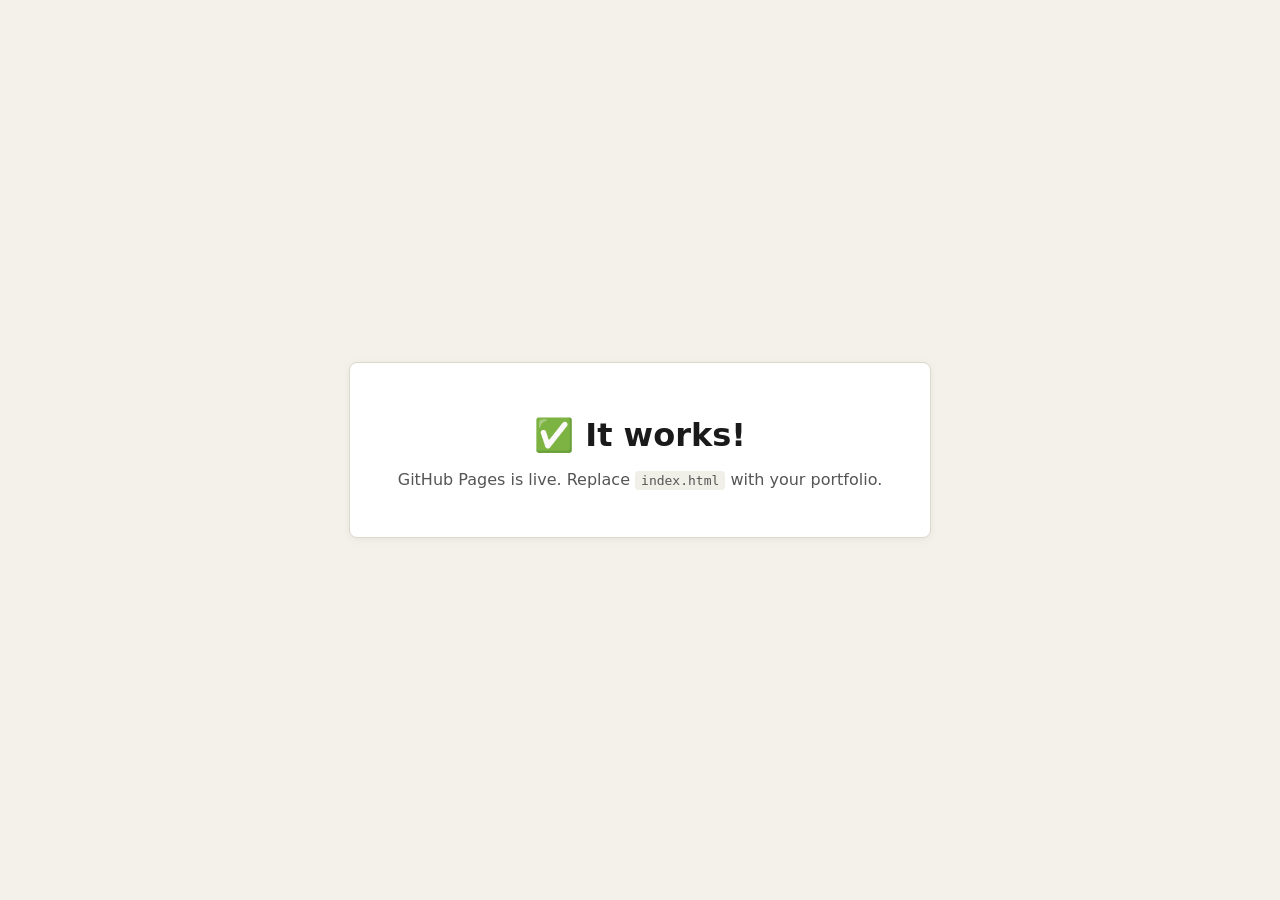
==== index.html @ df74f75a "moved index.html" ====
<!DOCTYPE html>
<html lang="en">
<head>
  <meta charset="UTF-8" />
  <meta name="viewport" content="width=device-width, initial-scale=1.0" />
  <title>GitHub Pages Test</title>
  <style>
    body {
      font-family: system-ui, -apple-system, sans-serif;
      background: #f4f1ea;
      color: #1a1a1a;
      display: flex;
      align-items: center;
      justify-content: center;
      height: 100vh;
      margin: 0;
      text-align: center;
    }
    .card {
      padding: 2rem 3rem;
      border: 1px solid #ddd8cc;
      border-radius: 8px;
      background: #fff;
      box-shadow: 0 2px 8px rgba(0,0,0,0.05);
    }
    h1 {
      margin-bottom: 0.5rem;
    }
    p {
      color: #555;
    }
    code {
      background: #f0efe8;
      padding: 2px 6px;
      border-radius: 4px;
    }
  </style>
</head>
<body>
  <div class="card">
    <h1>✅ It works!</h1>
    <p>GitHub Pages is live. Replace <code>index.html</code> with your portfolio.</p>
  </div>
</body>
</html>
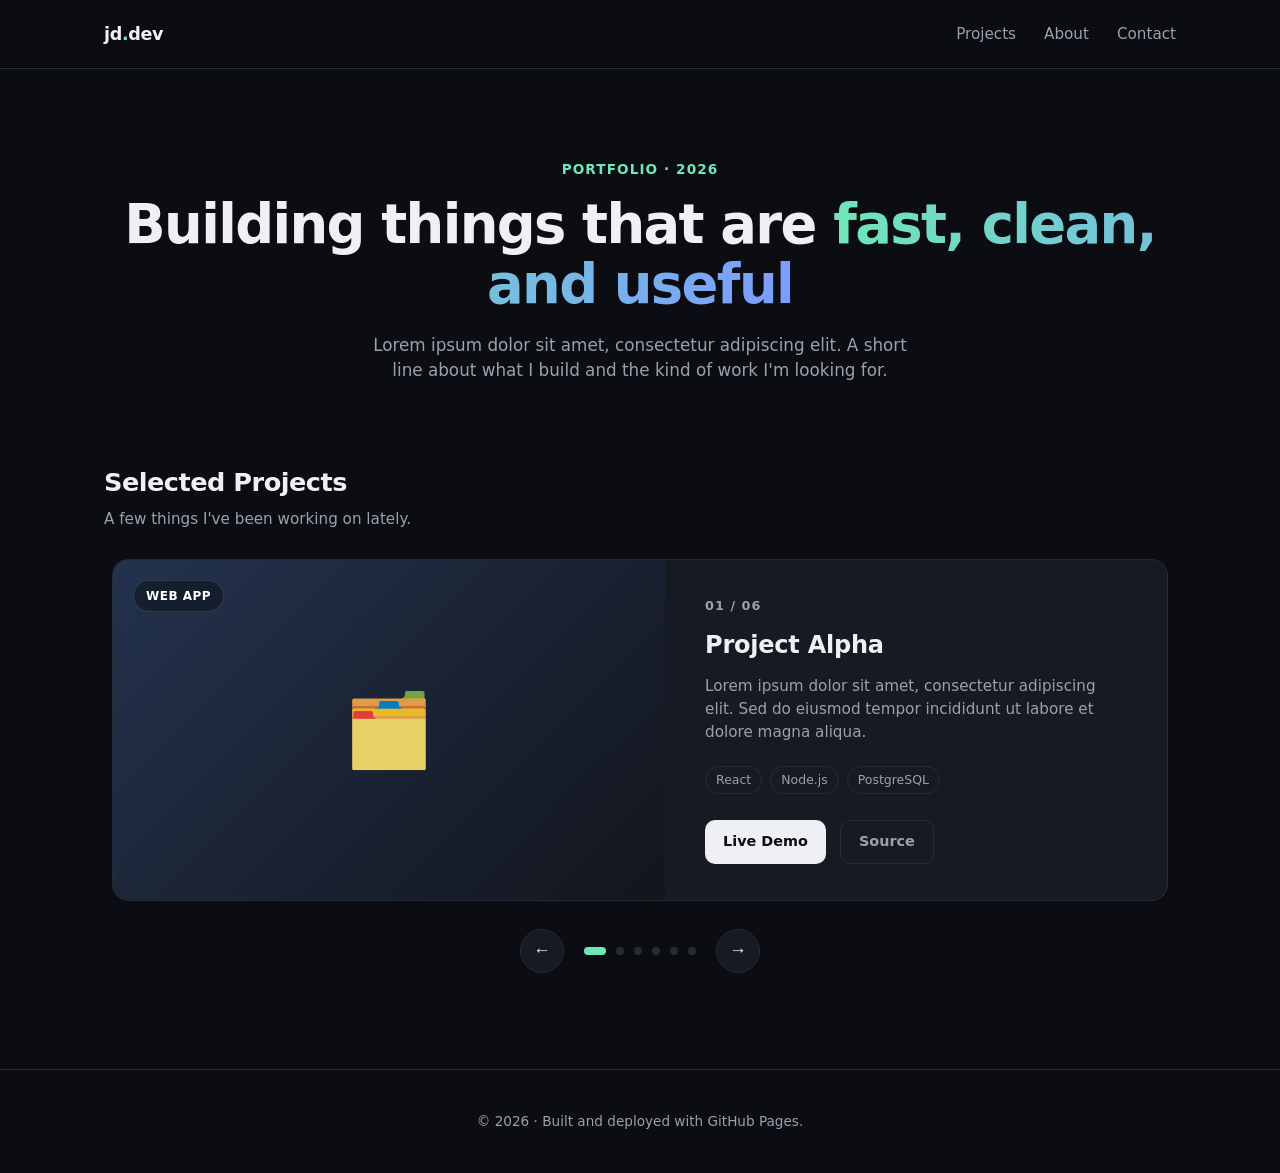
==== commit 5de3213d: "Add homepage project carousel Replace the GitHub Pages placeholder with a hero section and a dark, m" ====
--- a/index.html
+++ b/index.html
@@ -3,43 +3,195 @@
 <head>
   <meta charset="UTF-8" />
   <meta name="viewport" content="width=device-width, initial-scale=1.0" />
-  <title>GitHub Pages Test</title>
-  <style>
-    body {
-      font-family: system-ui, -apple-system, sans-serif;
-      background: #f4f1ea;
-      color: #1a1a1a;
-      display: flex;
-      align-items: center;
-      justify-content: center;
-      height: 100vh;
-      margin: 0;
-      text-align: center;
-    }
-    .card {
-      padding: 2rem 3rem;
-      border: 1px solid #ddd8cc;
-      border-radius: 8px;
-      background: #fff;
-      box-shadow: 0 2px 8px rgba(0,0,0,0.05);
-    }
-    h1 {
-      margin-bottom: 0.5rem;
-    }
-    p {
-      color: #555;
-    }
-    code {
-      background: #f0efe8;
-      padding: 2px 6px;
-      border-radius: 4px;
-    }
-  </style>
+  <title>Portfolio</title>
+  <link rel="stylesheet" href="assets/css/style.css" />
 </head>
 <body>
-  <div class="card">
-    <h1>✅ It works!</h1>
-    <p>GitHub Pages is live. Replace <code>index.html</code> with your portfolio.</p>
-  </div>
+  <header class="site-header">
+    <div class="wrap">
+      <a href="#" class="logo">jd<span>.</span>dev</a>
+      <ul class="site-nav">
+        <li><a href="#projects">Projects</a></li>
+        <li><a href="#about">About</a></li>
+        <li><a href="#contact">Contact</a></li>
+      </ul>
+    </div>
+  </header>
+
+  <section class="hero">
+    <div class="wrap">
+      <span class="eyebrow">Portfolio · 2026</span>
+      <h1>Building things that are <em>fast, clean, and useful</em></h1>
+      <p>Lorem ipsum dolor sit amet, consectetur adipiscing elit. A short line about what I build and the kind of work I'm looking for.</p>
+    </div>
+  </section>
+
+  <section class="carousel-section" id="projects">
+    <div class="wrap">
+      <div class="section-heading">
+        <div>
+          <h2>Selected Projects</h2>
+          <p>A few things I've been working on lately.</p>
+        </div>
+      </div>
+
+      <div class="carousel" data-carousel>
+        <div class="carousel-viewport">
+          <div class="carousel-track" data-carousel-track>
+
+            <article class="project-card">
+              <div class="card-inner">
+                <div class="card-media" style="--gradient: linear-gradient(135deg, #23324d, #12151c);">
+                  <span class="tag">Web App</span>
+                  <span class="glyph">🗂️</span>
+                </div>
+                <div class="card-body">
+                  <span class="index">01 / 06</span>
+                  <h3>Project Alpha</h3>
+                  <p>Lorem ipsum dolor sit amet, consectetur adipiscing elit. Sed do eiusmod tempor incididunt ut labore et dolore magna aliqua.</p>
+                  <div class="stack">
+                    <span>React</span>
+                    <span>Node.js</span>
+                    <span>PostgreSQL</span>
+                  </div>
+                  <div class="card-links">
+                    <a href="#" class="btn btn-primary">Live Demo</a>
+                    <a href="#" class="btn btn-ghost">Source</a>
+                  </div>
+                </div>
+              </div>
+            </article>
+
+            <article class="project-card">
+              <div class="card-inner">
+                <div class="card-media" style="--gradient: linear-gradient(135deg, #2b2340, #12151c);">
+                  <span class="tag">Mobile</span>
+                  <span class="glyph">📱</span>
+                </div>
+                <div class="card-body">
+                  <span class="index">02 / 06</span>
+                  <h3>Project Beta</h3>
+                  <p>Ut enim ad minim veniam, quis nostrud exercitation ullamco laboris nisi ut aliquip ex ea commodo consequat.</p>
+                  <div class="stack">
+                    <span>React Native</span>
+                    <span>Firebase</span>
+                  </div>
+                  <div class="card-links">
+                    <a href="#" class="btn btn-primary">Live Demo</a>
+                    <a href="#" class="btn btn-ghost">Source</a>
+                  </div>
+                </div>
+              </div>
+            </article>
+
+            <article class="project-card">
+              <div class="card-inner">
+                <div class="card-media" style="--gradient: linear-gradient(135deg, #1d3a34, #12151c);">
+                  <span class="tag">Data / ML</span>
+                  <span class="glyph">📊</span>
+                </div>
+                <div class="card-body">
+                  <span class="index">03 / 06</span>
+                  <h3>Project Gamma</h3>
+                  <p>Duis aute irure dolor in reprehenderit in voluptate velit esse cillum dolore eu fugiat nulla pariatur.</p>
+                  <div class="stack">
+                    <span>Python</span>
+                    <span>Pandas</span>
+                    <span>scikit-learn</span>
+                  </div>
+                  <div class="card-links">
+                    <a href="#" class="btn btn-primary">Live Demo</a>
+                    <a href="#" class="btn btn-ghost">Source</a>
+                  </div>
+                </div>
+              </div>
+            </article>
+
+            <article class="project-card">
+              <div class="card-inner">
+                <div class="card-media" style="--gradient: linear-gradient(135deg, #402323, #12151c);">
+                  <span class="tag">CLI Tool</span>
+                  <span class="glyph">⚙️</span>
+                </div>
+                <div class="card-body">
+                  <span class="index">04 / 06</span>
+                  <h3>Project Delta</h3>
+                  <p>Excepteur sint occaecat cupidatat non proident, sunt in culpa qui officia deserunt mollit anim id est laborum.</p>
+                  <div class="stack">
+                    <span>Go</span>
+                    <span>Cobra</span>
+                  </div>
+                  <div class="card-links">
+                    <a href="#" class="btn btn-primary">Live Demo</a>
+                    <a href="#" class="btn btn-ghost">Source</a>
+                  </div>
+                </div>
+              </div>
+            </article>
+
+            <article class="project-card">
+              <div class="card-inner">
+                <div class="card-media" style="--gradient: linear-gradient(135deg, #3a331d, #12151c);">
+                  <span class="tag">Browser Extension</span>
+                  <span class="glyph">🧩</span>
+                </div>
+                <div class="card-body">
+                  <span class="index">05 / 06</span>
+                  <h3>Project Epsilon</h3>
+                  <p>Sed ut perspiciatis unde omnis iste natus error sit voluptatem accusantium doloremque laudantium.</p>
+                  <div class="stack">
+                    <span>TypeScript</span>
+                    <span>Manifest V3</span>
+                  </div>
+                  <div class="card-links">
+                    <a href="#" class="btn btn-primary">Live Demo</a>
+                    <a href="#" class="btn btn-ghost">Source</a>
+                  </div>
+                </div>
+              </div>
+            </article>
+
+            <article class="project-card">
+              <div class="card-inner">
+                <div class="card-media" style="--gradient: linear-gradient(135deg, #23283a, #12151c);">
+                  <span class="tag">API / Backend</span>
+                  <span class="glyph">🔌</span>
+                </div>
+                <div class="card-body">
+                  <span class="index">06 / 06</span>
+                  <h3>Project Zeta</h3>
+                  <p>Nemo enim ipsam voluptatem quia voluptas sit aspernatur aut odit aut fugit, sed quia consequuntur magni.</p>
+                  <div class="stack">
+                    <span>FastAPI</span>
+                    <span>Docker</span>
+                    <span>Redis</span>
+                  </div>
+                  <div class="card-links">
+                    <a href="#" class="btn btn-primary">Live Demo</a>
+                    <a href="#" class="btn btn-ghost">Source</a>
+                  </div>
+                </div>
+              </div>
+            </article>
+
+          </div>
+        </div>
+
+        <div class="carousel-controls">
+          <button type="button" class="carousel-arrow" data-carousel-prev aria-label="Previous project">&#8592;</button>
+          <div class="carousel-dots" data-carousel-dots></div>
+          <button type="button" class="carousel-arrow" data-carousel-next aria-label="Next project">&#8594;</button>
+        </div>
+      </div>
+    </div>
+  </section>
+
+  <footer class="site-footer">
+    <div class="wrap">
+      <p>&copy; 2026 · Built and deployed with GitHub Pages.</p>
+    </div>
+  </footer>
+
+  <script src="assets/js/carousel.js"></script>
 </body>
 </html>
--- a/assets/css/style.css
+++ b/assets/css/style.css
@@ -0,0 +1,381 @@
+:root {
+  --bg: #0b0d12;
+  --bg-alt: #12151c;
+  --surface: #171a22;
+  --surface-hover: #1e2229;
+  --border: #262b35;
+  --text: #eef0f4;
+  --text-muted: #9aa1ae;
+  --accent: #6ee7b7;
+  --accent-2: #7c9cff;
+  --radius: 16px;
+  --max-width: 1120px;
+}
+
+* {
+  box-sizing: border-box;
+}
+
+html {
+  scroll-behavior: smooth;
+}
+
+body {
+  margin: 0;
+  font-family: "Segoe UI", system-ui, -apple-system, sans-serif;
+  background: var(--bg);
+  color: var(--text);
+  line-height: 1.5;
+}
+
+a {
+  color: inherit;
+}
+
+.wrap {
+  max-width: var(--max-width);
+  margin: 0 auto;
+  padding: 0 24px;
+}
+
+/* ---------- Header ---------- */
+
+.site-header {
+  position: sticky;
+  top: 0;
+  z-index: 50;
+  backdrop-filter: blur(10px);
+  background: rgba(11, 13, 18, 0.75);
+  border-bottom: 1px solid var(--border);
+}
+
+.site-header .wrap {
+  display: flex;
+  align-items: center;
+  justify-content: space-between;
+  height: 68px;
+}
+
+.logo {
+  font-weight: 700;
+  font-size: 1.1rem;
+  letter-spacing: -0.02em;
+  text-decoration: none;
+}
+
+.logo span {
+  color: var(--accent);
+}
+
+.site-nav {
+  display: flex;
+  gap: 28px;
+  list-style: none;
+  margin: 0;
+  padding: 0;
+}
+
+.site-nav a {
+  text-decoration: none;
+  color: var(--text-muted);
+  font-size: 0.95rem;
+  transition: color 0.2s ease;
+}
+
+.site-nav a:hover {
+  color: var(--text);
+}
+
+/* ---------- Hero ---------- */
+
+.hero {
+  padding: 88px 0 56px;
+  text-align: center;
+}
+
+.hero .eyebrow {
+  display: inline-block;
+  color: var(--accent);
+  font-size: 0.85rem;
+  font-weight: 600;
+  letter-spacing: 0.08em;
+  text-transform: uppercase;
+  margin-bottom: 16px;
+}
+
+.hero h1 {
+  font-size: clamp(2.2rem, 5vw, 3.4rem);
+  line-height: 1.1;
+  letter-spacing: -0.03em;
+  margin: 0 0 18px;
+}
+
+.hero h1 em {
+  font-style: normal;
+  background: linear-gradient(90deg, var(--accent), var(--accent-2));
+  -webkit-background-clip: text;
+  background-clip: text;
+  color: transparent;
+}
+
+.hero p {
+  max-width: 560px;
+  margin: 0 auto;
+  color: var(--text-muted);
+  font-size: 1.05rem;
+}
+
+/* ---------- Section heading ---------- */
+
+.section-heading {
+  display: flex;
+  align-items: flex-end;
+  justify-content: space-between;
+  margin-bottom: 28px;
+  gap: 16px;
+}
+
+.section-heading h2 {
+  font-size: 1.6rem;
+  letter-spacing: -0.02em;
+  margin: 0 0 6px;
+}
+
+.section-heading p {
+  color: var(--text-muted);
+  margin: 0;
+  font-size: 0.95rem;
+}
+
+/* ---------- Carousel ---------- */
+
+.carousel-section {
+  padding: 24px 0 96px;
+}
+
+.carousel {
+  position: relative;
+}
+
+.carousel-viewport {
+  overflow: hidden;
+  border-radius: var(--radius);
+}
+
+.carousel-track {
+  display: flex;
+  transition: transform 0.5s cubic-bezier(0.22, 1, 0.36, 1);
+  will-change: transform;
+}
+
+.project-card {
+  flex: 0 0 100%;
+  padding: 0 8px;
+}
+
+.card-inner {
+  background: var(--surface);
+  border: 1px solid var(--border);
+  border-radius: var(--radius);
+  overflow: hidden;
+  display: grid;
+  grid-template-columns: 1.1fr 1fr;
+  min-height: 340px;
+  transition: border-color 0.2s ease, transform 0.2s ease;
+}
+
+.card-media {
+  position: relative;
+  display: flex;
+  align-items: center;
+  justify-content: center;
+  padding: 32px;
+  background: var(--gradient, linear-gradient(135deg, #1c2230, #12151c));
+}
+
+.card-media .tag {
+  position: absolute;
+  top: 20px;
+  left: 20px;
+  background: rgba(0, 0, 0, 0.35);
+  border: 1px solid rgba(255, 255, 255, 0.12);
+  color: #fff;
+  font-size: 0.75rem;
+  font-weight: 600;
+  letter-spacing: 0.04em;
+  text-transform: uppercase;
+  padding: 6px 12px;
+  border-radius: 999px;
+}
+
+.card-media .glyph {
+  font-size: 4.5rem;
+  opacity: 0.9;
+}
+
+.card-body {
+  padding: 36px 40px;
+  display: flex;
+  flex-direction: column;
+  justify-content: center;
+}
+
+.card-body .index {
+  color: var(--text-muted);
+  font-size: 0.8rem;
+  font-weight: 600;
+  letter-spacing: 0.08em;
+  margin-bottom: 12px;
+}
+
+.card-body h3 {
+  font-size: 1.5rem;
+  margin: 0 0 12px;
+  letter-spacing: -0.01em;
+}
+
+.card-body p {
+  color: var(--text-muted);
+  font-size: 0.95rem;
+  margin: 0 0 22px;
+}
+
+.stack {
+  display: flex;
+  flex-wrap: wrap;
+  gap: 8px;
+  margin-bottom: 26px;
+}
+
+.stack span {
+  font-size: 0.78rem;
+  color: var(--text-muted);
+  border: 1px solid var(--border);
+  padding: 4px 10px;
+  border-radius: 999px;
+}
+
+.card-links {
+  display: flex;
+  gap: 14px;
+}
+
+.btn {
+  display: inline-flex;
+  align-items: center;
+  gap: 6px;
+  text-decoration: none;
+  font-size: 0.9rem;
+  font-weight: 600;
+  padding: 10px 18px;
+  border-radius: 10px;
+  transition: transform 0.15s ease, background 0.15s ease, opacity 0.15s ease;
+}
+
+.btn-primary {
+  background: var(--text);
+  color: var(--bg);
+}
+
+.btn-primary:hover {
+  transform: translateY(-1px);
+  opacity: 0.9;
+}
+
+.btn-ghost {
+  color: var(--text-muted);
+  border: 1px solid var(--border);
+}
+
+.btn-ghost:hover {
+  color: var(--text);
+  border-color: var(--text-muted);
+}
+
+/* ---------- Controls ---------- */
+
+.carousel-controls {
+  display: flex;
+  align-items: center;
+  justify-content: center;
+  gap: 20px;
+  margin-top: 28px;
+}
+
+.carousel-arrow {
+  width: 44px;
+  height: 44px;
+  border-radius: 50%;
+  border: 1px solid var(--border);
+  background: var(--surface);
+  color: var(--text);
+  cursor: pointer;
+  display: flex;
+  align-items: center;
+  justify-content: center;
+  font-size: 1.1rem;
+  transition: background 0.2s ease, transform 0.15s ease, border-color 0.2s ease;
+}
+
+.carousel-arrow:hover {
+  background: var(--surface-hover);
+  border-color: var(--text-muted);
+  transform: scale(1.05);
+}
+
+.carousel-arrow:active {
+  transform: scale(0.95);
+}
+
+.carousel-dots {
+  display: flex;
+  gap: 10px;
+}
+
+.carousel-dots button {
+  width: 8px;
+  height: 8px;
+  border-radius: 50%;
+  border: none;
+  background: var(--border);
+  cursor: pointer;
+  padding: 0;
+  transition: background 0.2s ease, width 0.2s ease;
+}
+
+.carousel-dots button.active {
+  background: var(--accent);
+  width: 22px;
+  border-radius: 999px;
+}
+
+/* ---------- Footer ---------- */
+
+.site-footer {
+  border-top: 1px solid var(--border);
+  padding: 28px 0;
+  text-align: center;
+  color: var(--text-muted);
+  font-size: 0.85rem;
+}
+
+/* ---------- Responsive ---------- */
+
+@media (max-width: 760px) {
+  .card-inner {
+    grid-template-columns: 1fr;
+    min-height: 0;
+  }
+
+  .card-media {
+    min-height: 180px;
+  }
+
+  .card-body {
+    padding: 28px 24px;
+  }
+
+  .site-nav {
+    display: none;
+  }
+}
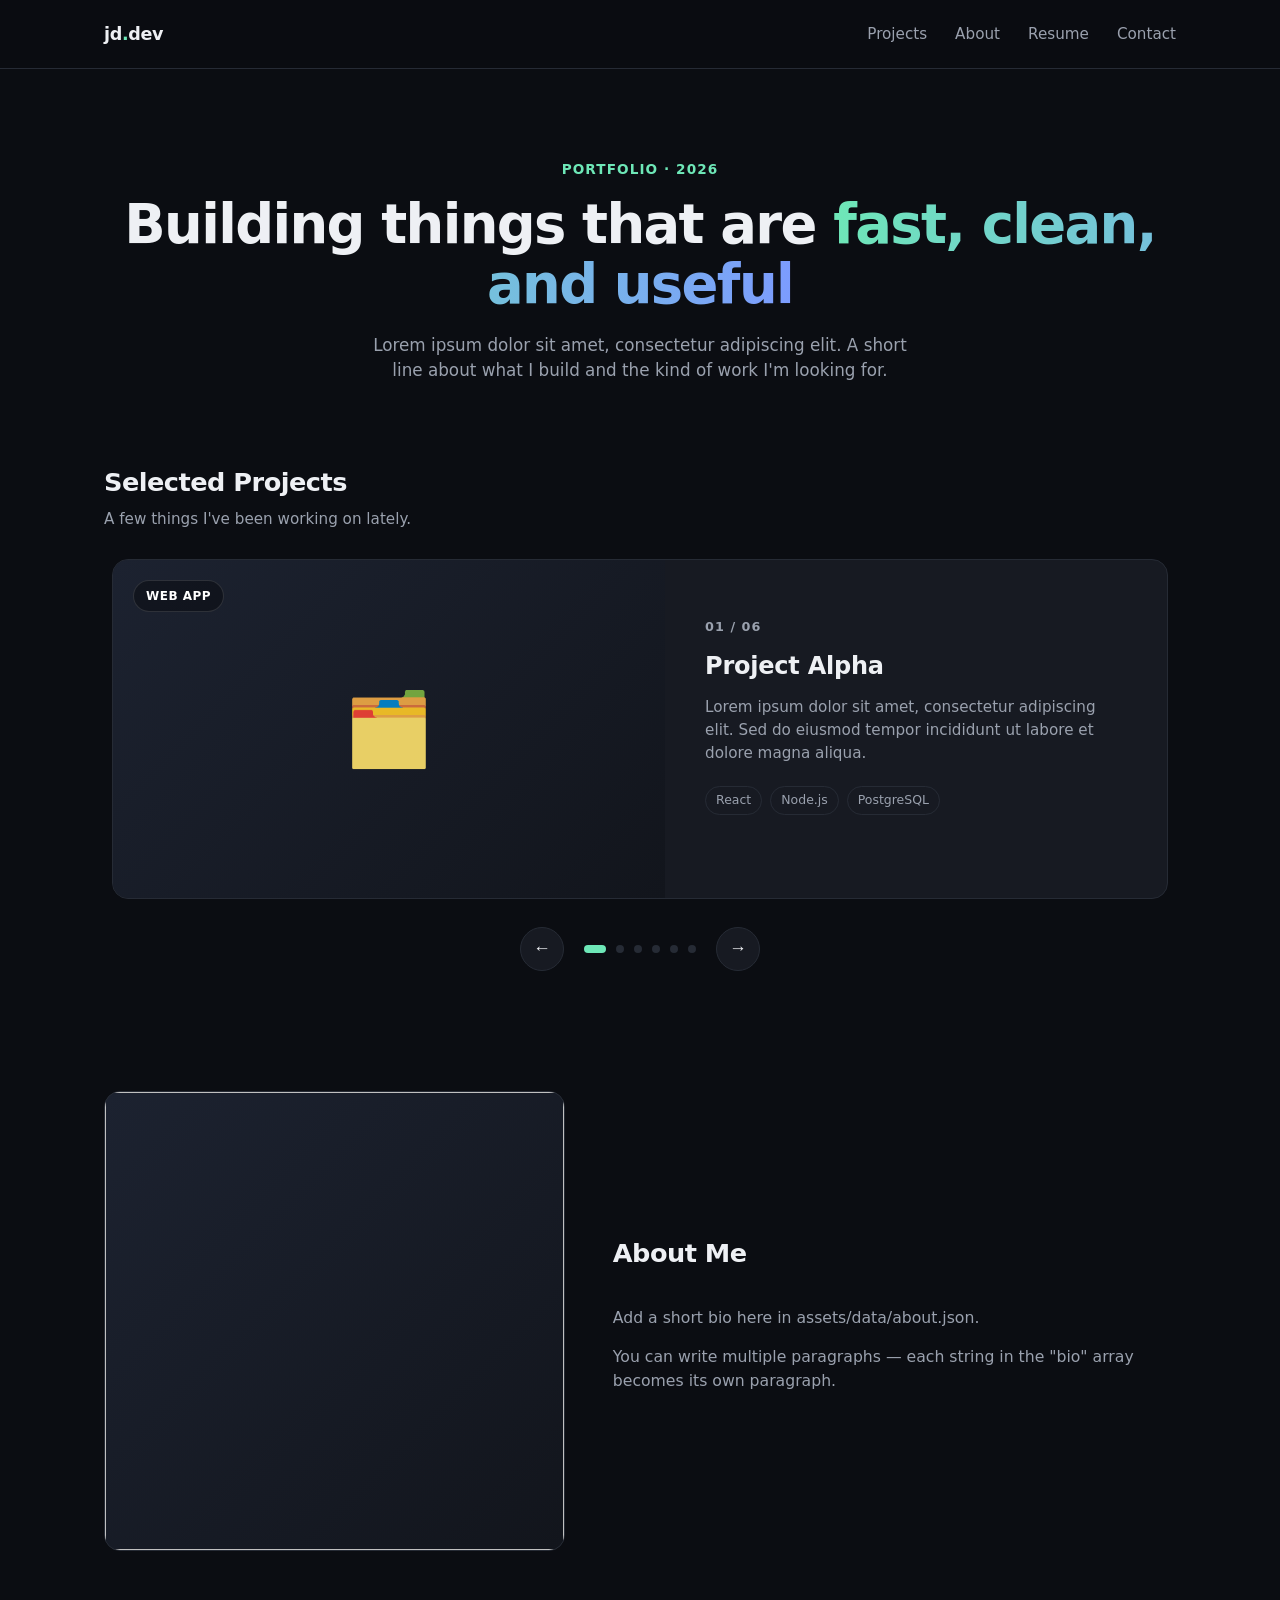
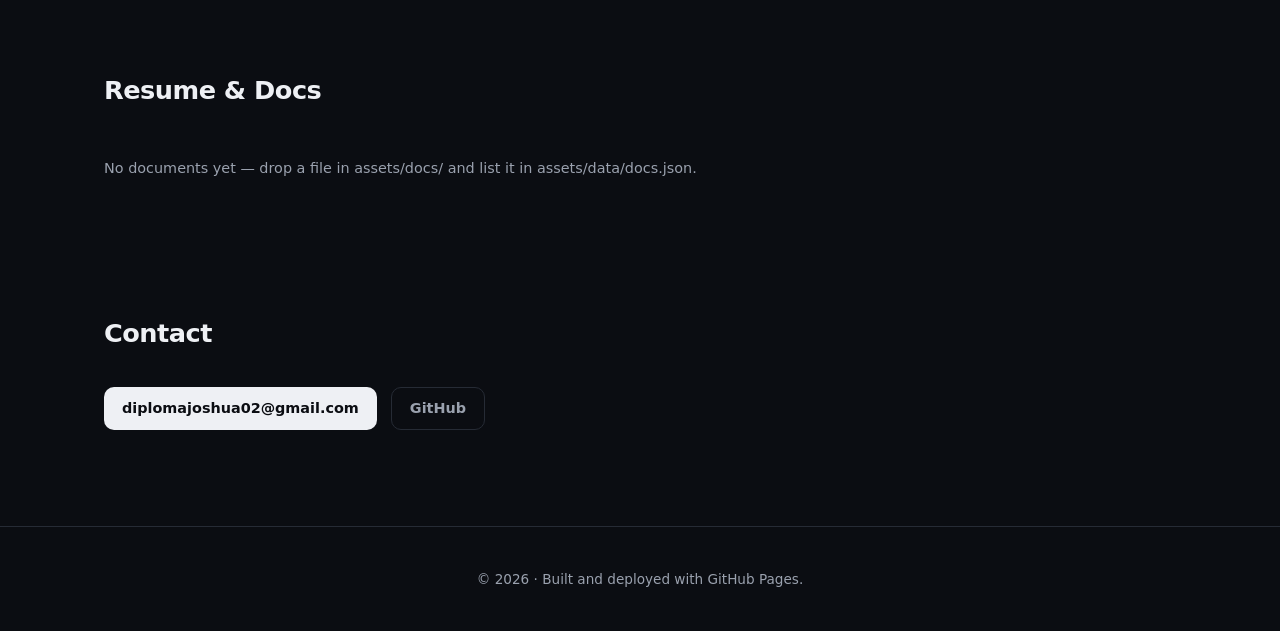
==== commit 9a0d2705: "modified website" ====
--- a/index.html
+++ b/index.html
@@ -13,6 +13,7 @@
       <ul class="site-nav">
         <li><a href="#projects">Projects</a></li>
         <li><a href="#about">About</a></li>
+        <li><a href="#docs">Resume</a></li>
         <li><a href="#contact">Contact</a></li>
       </ul>
     </div>
@@ -37,144 +38,7 @@
 
       <div class="carousel" data-carousel>
         <div class="carousel-viewport">
-          <div class="carousel-track" data-carousel-track>
-
-            <article class="project-card">
-              <div class="card-inner">
-                <div class="card-media" style="--gradient: linear-gradient(135deg, #23324d, #12151c);">
-                  <span class="tag">Web App</span>
-                  <span class="glyph">🗂️</span>
-                </div>
-                <div class="card-body">
-                  <span class="index">01 / 06</span>
-                  <h3>Project Alpha</h3>
-                  <p>Lorem ipsum dolor sit amet, consectetur adipiscing elit. Sed do eiusmod tempor incididunt ut labore et dolore magna aliqua.</p>
-                  <div class="stack">
-                    <span>React</span>
-                    <span>Node.js</span>
-                    <span>PostgreSQL</span>
-                  </div>
-                  <div class="card-links">
-                    <a href="#" class="btn btn-primary">Live Demo</a>
-                    <a href="#" class="btn btn-ghost">Source</a>
-                  </div>
-                </div>
-              </div>
-            </article>
-
-            <article class="project-card">
-              <div class="card-inner">
-                <div class="card-media" style="--gradient: linear-gradient(135deg, #2b2340, #12151c);">
-                  <span class="tag">Mobile</span>
-                  <span class="glyph">📱</span>
-                </div>
-                <div class="card-body">
-                  <span class="index">02 / 06</span>
-                  <h3>Project Beta</h3>
-                  <p>Ut enim ad minim veniam, quis nostrud exercitation ullamco laboris nisi ut aliquip ex ea commodo consequat.</p>
-                  <div class="stack">
-                    <span>React Native</span>
-                    <span>Firebase</span>
-                  </div>
-                  <div class="card-links">
-                    <a href="#" class="btn btn-primary">Live Demo</a>
-                    <a href="#" class="btn btn-ghost">Source</a>
-                  </div>
-                </div>
-              </div>
-            </article>
-
-            <article class="project-card">
-              <div class="card-inner">
-                <div class="card-media" style="--gradient: linear-gradient(135deg, #1d3a34, #12151c);">
-                  <span class="tag">Data / ML</span>
-                  <span class="glyph">📊</span>
-                </div>
-                <div class="card-body">
-                  <span class="index">03 / 06</span>
-                  <h3>Project Gamma</h3>
-                  <p>Duis aute irure dolor in reprehenderit in voluptate velit esse cillum dolore eu fugiat nulla pariatur.</p>
-                  <div class="stack">
-                    <span>Python</span>
-                    <span>Pandas</span>
-                    <span>scikit-learn</span>
-                  </div>
-                  <div class="card-links">
-                    <a href="#" class="btn btn-primary">Live Demo</a>
-                    <a href="#" class="btn btn-ghost">Source</a>
-                  </div>
-                </div>
-              </div>
-            </article>
-
-            <article class="project-card">
-              <div class="card-inner">
-                <div class="card-media" style="--gradient: linear-gradient(135deg, #402323, #12151c);">
-                  <span class="tag">CLI Tool</span>
-                  <span class="glyph">⚙️</span>
-                </div>
-                <div class="card-body">
-                  <span class="index">04 / 06</span>
-                  <h3>Project Delta</h3>
-                  <p>Excepteur sint occaecat cupidatat non proident, sunt in culpa qui officia deserunt mollit anim id est laborum.</p>
-                  <div class="stack">
-                    <span>Go</span>
-                    <span>Cobra</span>
-                  </div>
-                  <div class="card-links">
-                    <a href="#" class="btn btn-primary">Live Demo</a>
-                    <a href="#" class="btn btn-ghost">Source</a>
-                  </div>
-                </div>
-              </div>
-            </article>
-
-            <article class="project-card">
-              <div class="card-inner">
-                <div class="card-media" style="--gradient: linear-gradient(135deg, #3a331d, #12151c);">
-                  <span class="tag">Browser Extension</span>
-                  <span class="glyph">🧩</span>
-                </div>
-                <div class="card-body">
-                  <span class="index">05 / 06</span>
-                  <h3>Project Epsilon</h3>
-                  <p>Sed ut perspiciatis unde omnis iste natus error sit voluptatem accusantium doloremque laudantium.</p>
-                  <div class="stack">
-                    <span>TypeScript</span>
-                    <span>Manifest V3</span>
-                  </div>
-                  <div class="card-links">
-                    <a href="#" class="btn btn-primary">Live Demo</a>
-                    <a href="#" class="btn btn-ghost">Source</a>
-                  </div>
-                </div>
-              </div>
-            </article>
-
-            <article class="project-card">
-              <div class="card-inner">
-                <div class="card-media" style="--gradient: linear-gradient(135deg, #23283a, #12151c);">
-                  <span class="tag">API / Backend</span>
-                  <span class="glyph">🔌</span>
-                </div>
-                <div class="card-body">
-                  <span class="index">06 / 06</span>
-                  <h3>Project Zeta</h3>
-                  <p>Nemo enim ipsam voluptatem quia voluptas sit aspernatur aut odit aut fugit, sed quia consequuntur magni.</p>
-                  <div class="stack">
-                    <span>FastAPI</span>
-                    <span>Docker</span>
-                    <span>Redis</span>
-                  </div>
-                  <div class="card-links">
-                    <a href="#" class="btn btn-primary">Live Demo</a>
-                    <a href="#" class="btn btn-ghost">Source</a>
-                  </div>
-                </div>
-              </div>
-            </article>
-
-          </div>
+          <div class="carousel-track" data-carousel-track></div>
         </div>
 
         <div class="carousel-controls">
@@ -186,6 +50,44 @@
     </div>
   </section>
 
+  <section class="about-section" id="about">
+    <div class="wrap about-grid">
+      <div class="about-media">
+        <img data-about-photo alt="" hidden />
+      </div>
+      <div class="about-body">
+        <div class="section-heading">
+          <div>
+            <h2 data-about-heading>About Me</h2>
+          </div>
+        </div>
+        <div data-about-bio></div>
+      </div>
+    </div>
+  </section>
+
+  <section class="docs-section" id="docs">
+    <div class="wrap">
+      <div class="section-heading">
+        <div>
+          <h2>Resume &amp; Docs</h2>
+        </div>
+      </div>
+      <div class="docs-list" data-docs-list></div>
+    </div>
+  </section>
+
+  <section class="contact-section" id="contact">
+    <div class="wrap">
+      <div class="section-heading">
+        <div>
+          <h2>Contact</h2>
+        </div>
+      </div>
+      <div class="contact-links" data-contact-links></div>
+    </div>
+  </section>
+
   <footer class="site-footer">
     <div class="wrap">
       <p>&copy; 2026 · Built and deployed with GitHub Pages.</p>
@@ -193,5 +95,6 @@
   </footer>
 
   <script src="assets/js/carousel.js"></script>
+  <script src="assets/js/content.js"></script>
 </body>
 </html>
--- a/assets/css/style.css
+++ b/assets/css/style.css
@@ -213,6 +213,14 @@
   opacity: 0.9;
 }
 
+.card-media img {
+  position: absolute;
+  inset: 0;
+  width: 100%;
+  height: 100%;
+  object-fit: cover;
+}
+
 .card-body {
   padding: 36px 40px;
   display: flex;
@@ -349,6 +357,96 @@
   border-radius: 999px;
 }
 
+/* ---------- About ---------- */
+
+.about-section {
+  padding: 24px 0 96px;
+}
+
+.about-grid {
+  display: grid;
+  grid-template-columns: 0.9fr 1.1fr;
+  gap: 48px;
+  align-items: center;
+}
+
+.about-media {
+  aspect-ratio: 1 / 1;
+  border-radius: var(--radius);
+  overflow: hidden;
+  background: linear-gradient(135deg, #1c2230, #12151c);
+  border: 1px solid var(--border);
+}
+
+.about-media img {
+  width: 100%;
+  height: 100%;
+  object-fit: cover;
+  display: block;
+}
+
+.about-body p {
+  color: var(--text-muted);
+  font-size: 0.98rem;
+  margin: 0 0 16px;
+}
+
+/* ---------- Resume / Docs ---------- */
+
+.docs-section {
+  padding: 24px 0 96px;
+}
+
+.docs-list {
+  display: flex;
+  flex-direction: column;
+  gap: 12px;
+}
+
+.doc-item {
+  display: flex;
+  align-items: baseline;
+  gap: 12px;
+  background: var(--surface);
+  border: 1px solid var(--border);
+  border-radius: 12px;
+  padding: 16px 20px;
+  text-decoration: none;
+  color: var(--text);
+  transition: border-color 0.2s ease, background 0.2s ease;
+}
+
+.doc-item:hover {
+  border-color: var(--text-muted);
+  background: var(--surface-hover);
+}
+
+.doc-label {
+  font-weight: 600;
+}
+
+.doc-description {
+  color: var(--text-muted);
+  font-size: 0.85rem;
+}
+
+.empty-note {
+  color: var(--text-muted);
+  font-size: 0.9rem;
+}
+
+/* ---------- Contact ---------- */
+
+.contact-section {
+  padding: 24px 0 96px;
+}
+
+.contact-links {
+  display: flex;
+  flex-wrap: wrap;
+  gap: 14px;
+}
+
 /* ---------- Footer ---------- */
 
 .site-footer {
@@ -378,4 +476,14 @@
   .site-nav {
     display: none;
   }
-}
+
+  .about-grid {
+    grid-template-columns: 1fr;
+    gap: 28px;
+  }
+
+  .about-media {
+    max-width: 280px;
+    margin: 0 auto;
+  }
+}
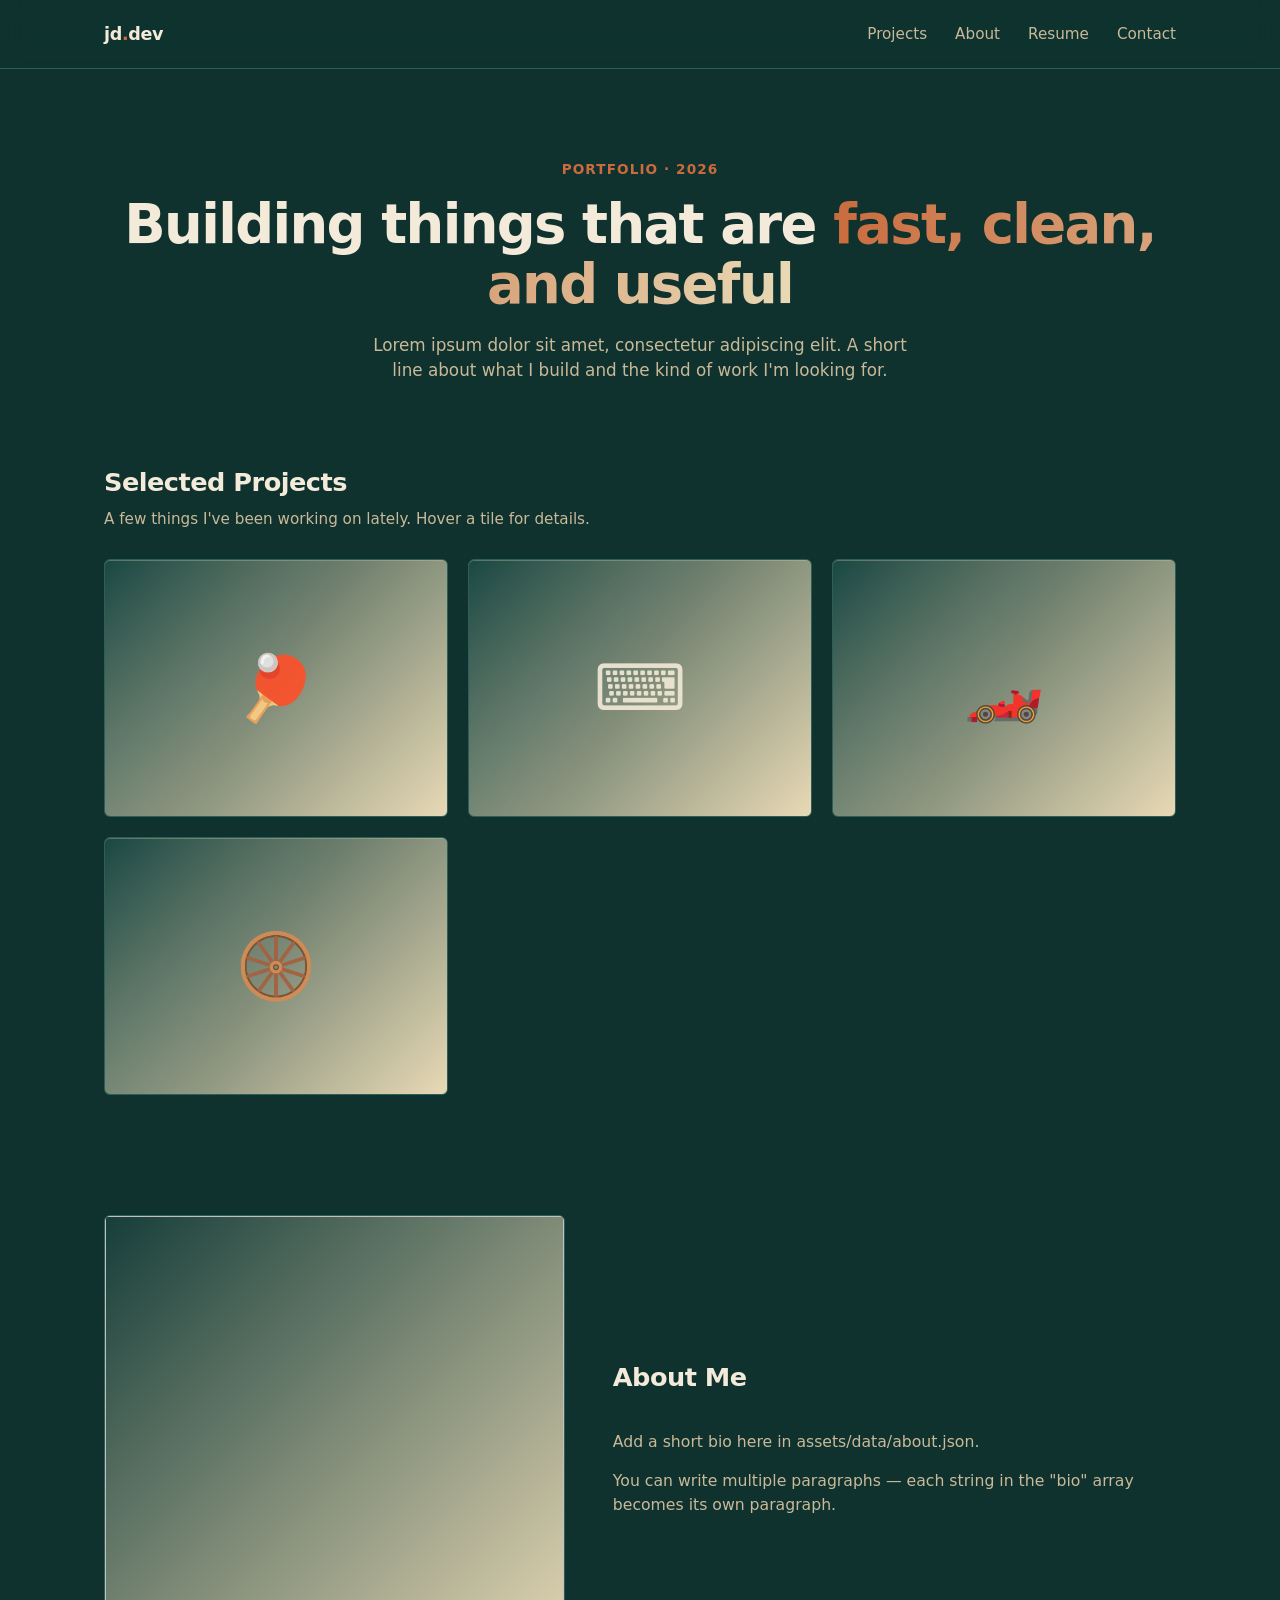
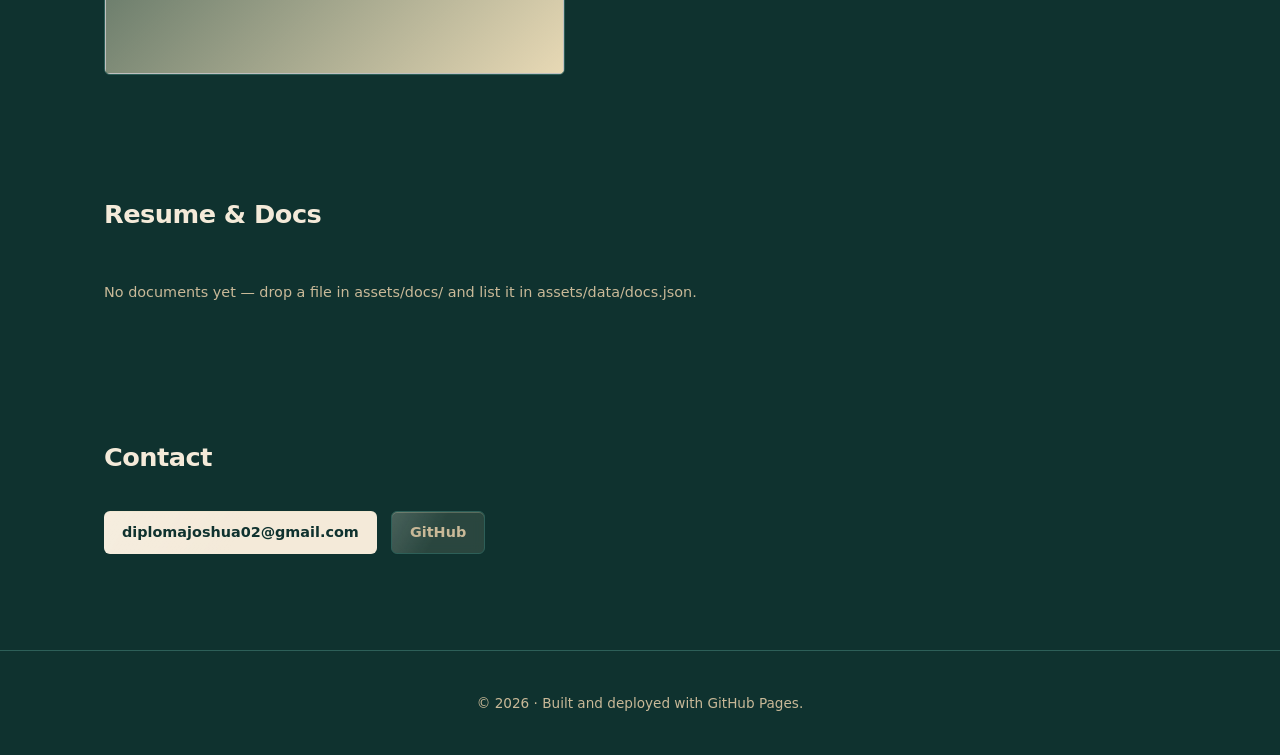
==== commit 952b7fb3: "modified project folders" ====
--- a/index.html
+++ b/index.html
@@ -27,26 +27,16 @@
     </div>
   </section>
 
-  <section class="carousel-section" id="projects">
+  <section class="projects-section" id="projects">
     <div class="wrap">
       <div class="section-heading">
         <div>
           <h2>Selected Projects</h2>
-          <p>A few things I've been working on lately.</p>
+          <p>A few things I've been working on lately. Hover a tile for details.</p>
         </div>
       </div>
 
-      <div class="carousel" data-carousel>
-        <div class="carousel-viewport">
-          <div class="carousel-track" data-carousel-track></div>
-        </div>
-
-        <div class="carousel-controls">
-          <button type="button" class="carousel-arrow" data-carousel-prev aria-label="Previous project">&#8592;</button>
-          <div class="carousel-dots" data-carousel-dots></div>
-          <button type="button" class="carousel-arrow" data-carousel-next aria-label="Next project">&#8594;</button>
-        </div>
-      </div>
+      <div class="project-grid" data-project-grid></div>
     </div>
   </section>
 
@@ -94,7 +84,6 @@
     </div>
   </footer>
 
-  <script src="assets/js/carousel.js"></script>
   <script src="assets/js/content.js"></script>
 </body>
 </html>
--- a/assets/css/style.css
+++ b/assets/css/style.css
@@ -1,15 +1,31 @@
 :root {
-  --bg: #0b0d12;
-  --bg-alt: #12151c;
-  --surface: #171a22;
-  --surface-hover: #1e2229;
-  --border: #262b35;
-  --text: #eef0f4;
-  --text-muted: #9aa1ae;
-  --accent: #6ee7b7;
-  --accent-2: #7c9cff;
-  --radius: 16px;
+  --bg: #0f322f;
+  --bg-alt: #0a2624;
+  --surface: #163e3a;
+  --surface-hover: #1c4b45;
+  --border: #2d5f58;
+  --text: #f4ead9;
+  --text-muted: #c9b998;
+  --accent: #c96b3d;
+  --accent-2: #e8d9b5;
+  --radius: 6px;
   --max-width: 1120px;
+
+  --fallback-gradient: linear-gradient(135deg, #163e3a, #e8d9b5);
+
+  /* Shared glass/mirror treatment for buttons and card-like surfaces:
+     a frosted translucent base, a soft diagonal sheen, and a hairline
+     highlight along the top edge to fake a glass bevel. */
+  --glass-bg: rgba(232, 217, 181, 0.12);
+  --glass-sheen: linear-gradient(120deg, rgba(255, 255, 255, 0.15), rgba(255, 255, 255, 0) 50%);
+  --glass-border: rgba(232, 217, 181, 0.25);
+
+  /* Project tiles slide a scrim over arbitrary cover photos for legibility —
+     it stays dark regardless of theme, so its text/link colors are their own
+     tokens rather than the page's --text/--accent-2. */
+  --panel-text: #f7f1e4;
+  --panel-text-muted: #d9cbb0;
+  --panel-accent: #5fc2bd;
 }
 
 * {
@@ -45,7 +61,7 @@
   top: 0;
   z-index: 50;
   backdrop-filter: blur(10px);
-  background: rgba(11, 13, 18, 0.75);
+  background: rgba(15, 50, 47, 0.82);
   border-bottom: 1px solid var(--border);
 }
 
@@ -147,73 +163,61 @@
   font-size: 0.95rem;
 }
 
-/* ---------- Carousel ---------- */
-
-.carousel-section {
+/* ---------- Projects Grid ---------- */
+
+.projects-section {
   padding: 24px 0 96px;
 }
 
-.carousel {
+.project-grid {
+  display: grid;
+  grid-template-columns: repeat(3, 1fr);
+  gap: 20px;
+}
+
+.project-tile {
+  display: block;
   position: relative;
-}
-
-.carousel-viewport {
-  overflow: hidden;
-  border-radius: var(--radius);
-}
-
-.carousel-track {
-  display: flex;
-  transition: transform 0.5s cubic-bezier(0.22, 1, 0.36, 1);
-  will-change: transform;
-}
-
-.project-card {
-  flex: 0 0 100%;
-  padding: 0 8px;
-}
-
-.card-inner {
-  background: var(--surface);
-  border: 1px solid var(--border);
+  aspect-ratio: 4 / 3;
   border-radius: var(--radius);
   overflow: hidden;
-  display: grid;
-  grid-template-columns: 1.1fr 1fr;
-  min-height: 340px;
-  transition: border-color 0.2s ease, transform 0.2s ease;
-}
-
-.card-media {
-  position: relative;
+  border: 1px solid var(--border);
+  background: var(--gradient, var(--fallback-gradient));
+  text-decoration: none;
+  color: inherit;
+  box-shadow: inset 0 1px 0 var(--glass-border);
+  transition: border-color 0.2s ease;
+}
+
+.project-tile::before {
+  content: "";
+  position: absolute;
+  inset: 0;
+  z-index: 1;
+  background: var(--glass-sheen);
+  mix-blend-mode: overlay;
+  pointer-events: none;
+}
+
+.project-tile:hover,
+.project-tile:focus-within {
+  border-color: var(--accent-2);
+}
+
+.project-tile:focus {
+  outline: 2px solid var(--accent-2);
+  outline-offset: 2px;
+}
+
+.tile-media {
+  position: absolute;
+  inset: 0;
   display: flex;
   align-items: center;
   justify-content: center;
-  padding: 32px;
-  background: var(--gradient, linear-gradient(135deg, #1c2230, #12151c));
-}
-
-.card-media .tag {
-  position: absolute;
-  top: 20px;
-  left: 20px;
-  background: rgba(0, 0, 0, 0.35);
-  border: 1px solid rgba(255, 255, 255, 0.12);
-  color: #fff;
-  font-size: 0.75rem;
-  font-weight: 600;
-  letter-spacing: 0.04em;
-  text-transform: uppercase;
-  padding: 6px 12px;
-  border-radius: 999px;
-}
-
-.card-media .glyph {
-  font-size: 4.5rem;
-  opacity: 0.9;
-}
-
-.card-media img {
+}
+
+.tile-media img {
   position: absolute;
   inset: 0;
   width: 100%;
@@ -221,51 +225,133 @@
   object-fit: cover;
 }
 
-.card-body {
-  padding: 36px 40px;
+.tile-media .glyph {
+  font-size: 4rem;
+  opacity: 0.9;
+}
+
+.tile-media .media-fallback {
+  position: absolute;
+  inset: 0;
+  display: flex;
+  align-items: center;
+  justify-content: center;
+}
+
+.dev-placeholder {
   display: flex;
   flex-direction: column;
-  justify-content: center;
-}
-
-.card-body .index {
-  color: var(--text-muted);
-  font-size: 0.8rem;
-  font-weight: 600;
-  letter-spacing: 0.08em;
-  margin-bottom: 12px;
-}
-
-.card-body h3 {
-  font-size: 1.5rem;
+  align-items: center;
+  gap: 8px;
+  padding: 16px 18px;
+  border: 1px dashed var(--border);
+  border-radius: var(--radius);
+  background: var(--bg-alt);
+  color: var(--text-muted);
+  text-align: center;
+}
+
+.dev-placeholder-label {
+  font-size: 0.65rem;
+  font-weight: 600;
+  letter-spacing: 0.06em;
+  text-transform: uppercase;
+  color: var(--accent-2);
+}
+
+.dev-placeholder-filename {
+  font-family: "SFMono-Regular", Consolas, "Liberation Mono", Menlo, monospace;
+  font-size: 0.72rem;
+  color: var(--text);
+}
+
+.dev-placeholder-filename strong {
+  color: var(--accent);
+  font-weight: 600;
+}
+
+.tile-panel {
+  position: absolute;
+  inset: auto 0 0 0;
+  z-index: 2;
+  max-height: 100%;
+  overflow-y: auto;
+  padding: 20px;
+  background: linear-gradient(to top, rgba(26, 18, 10, 0.88) 55%, rgba(26, 18, 10, 0.65) 85%, transparent);
+  backdrop-filter: blur(12px);
+  border-top: 1px solid var(--glass-border);
+  transform: translateY(100%);
+  opacity: 0;
+  transition: transform 0.25s ease, opacity 0.25s ease;
+}
+
+.project-tile:hover .tile-panel,
+.project-tile:focus-within .tile-panel,
+.project-tile:focus .tile-panel {
+  transform: translateY(0);
+  opacity: 1;
+}
+
+.tile-tag {
+  display: inline-block;
+  background: rgba(255, 250, 240, 0.12);
+  border: 1px solid rgba(255, 250, 240, 0.18);
+  color: var(--panel-text);
+  font-size: 0.7rem;
+  font-weight: 600;
+  letter-spacing: 0.04em;
+  text-transform: uppercase;
+  padding: 4px 10px;
+  border-radius: 6px;
+  margin-bottom: 10px;
+}
+
+.tile-panel h3 {
+  font-size: 1.1rem;
+  margin: 0 0 8px;
+  letter-spacing: -0.01em;
+  color: var(--panel-text);
+}
+
+.tile-panel p {
+  color: var(--panel-text-muted);
+  font-size: 0.85rem;
   margin: 0 0 12px;
-  letter-spacing: -0.01em;
-}
-
-.card-body p {
-  color: var(--text-muted);
-  font-size: 0.95rem;
-  margin: 0 0 22px;
-}
-
-.stack {
+  display: -webkit-box;
+  -webkit-line-clamp: 3;
+  -webkit-box-orient: vertical;
+  overflow: hidden;
+}
+
+.tile-panel .stack {
   display: flex;
   flex-wrap: wrap;
-  gap: 8px;
-  margin-bottom: 26px;
-}
-
-.stack span {
-  font-size: 0.78rem;
-  color: var(--text-muted);
-  border: 1px solid var(--border);
-  padding: 4px 10px;
-  border-radius: 999px;
-}
-
-.card-links {
-  display: flex;
-  gap: 14px;
+  gap: 6px;
+  margin-bottom: 14px;
+}
+
+.tile-panel .stack span {
+  font-size: 0.7rem;
+  color: var(--panel-text-muted);
+  border: 1px solid rgba(255, 250, 240, 0.18);
+  padding: 3px 8px;
+  border-radius: 6px;
+  background: rgba(255, 250, 240, 0.06);
+}
+
+.tile-links {
+  display: flex;
+  gap: 10px;
+  flex-wrap: wrap;
+}
+
+.tile-view-link {
+  display: inline-flex;
+  align-items: center;
+  gap: 6px;
+  font-size: 0.9rem;
+  font-weight: 600;
+  color: var(--panel-accent);
 }
 
 .btn {
@@ -276,12 +362,13 @@
   font-size: 0.9rem;
   font-weight: 600;
   padding: 10px 18px;
-  border-radius: 10px;
-  transition: transform 0.15s ease, background 0.15s ease, opacity 0.15s ease;
+  border-radius: 6px;
+  box-shadow: inset 0 1px 0 var(--glass-border);
+  transition: transform 0.15s ease, background 0.15s ease, opacity 0.15s ease, border-color 0.15s ease;
 }
 
 .btn-primary {
-  background: var(--text);
+  background: var(--glass-sheen), var(--text);
   color: var(--bg);
 }
 
@@ -291,70 +378,15 @@
 }
 
 .btn-ghost {
+  background: var(--glass-sheen), var(--glass-bg);
+  backdrop-filter: blur(6px);
   color: var(--text-muted);
   border: 1px solid var(--border);
 }
 
 .btn-ghost:hover {
   color: var(--text);
-  border-color: var(--text-muted);
-}
-
-/* ---------- Controls ---------- */
-
-.carousel-controls {
-  display: flex;
-  align-items: center;
-  justify-content: center;
-  gap: 20px;
-  margin-top: 28px;
-}
-
-.carousel-arrow {
-  width: 44px;
-  height: 44px;
-  border-radius: 50%;
-  border: 1px solid var(--border);
-  background: var(--surface);
-  color: var(--text);
-  cursor: pointer;
-  display: flex;
-  align-items: center;
-  justify-content: center;
-  font-size: 1.1rem;
-  transition: background 0.2s ease, transform 0.15s ease, border-color 0.2s ease;
-}
-
-.carousel-arrow:hover {
-  background: var(--surface-hover);
-  border-color: var(--text-muted);
-  transform: scale(1.05);
-}
-
-.carousel-arrow:active {
-  transform: scale(0.95);
-}
-
-.carousel-dots {
-  display: flex;
-  gap: 10px;
-}
-
-.carousel-dots button {
-  width: 8px;
-  height: 8px;
-  border-radius: 50%;
-  border: none;
-  background: var(--border);
-  cursor: pointer;
-  padding: 0;
-  transition: background 0.2s ease, width 0.2s ease;
-}
-
-.carousel-dots button.active {
-  background: var(--accent);
-  width: 22px;
-  border-radius: 999px;
+  border-color: var(--accent-2);
 }
 
 /* ---------- About ---------- */
@@ -374,8 +406,9 @@
   aspect-ratio: 1 / 1;
   border-radius: var(--radius);
   overflow: hidden;
-  background: linear-gradient(135deg, #1c2230, #12151c);
+  background: var(--fallback-gradient);
   border: 1px solid var(--border);
+  box-shadow: inset 0 1px 0 var(--glass-border);
 }
 
 .about-media img {
@@ -407,44 +440,183 @@
   display: flex;
   align-items: baseline;
   gap: 12px;
+  background: var(--glass-sheen), var(--glass-bg);
+  backdrop-filter: blur(8px);
+  border: 1px solid var(--border);
+  border-radius: 6px;
+  padding: 16px 20px;
+  text-decoration: none;
+  color: var(--text);
+  box-shadow: inset 0 1px 0 var(--glass-border);
+  transition: border-color 0.2s ease, background 0.2s ease;
+}
+
+.doc-item:hover {
+  border-color: var(--accent-2);
+  background: var(--glass-sheen), var(--surface-hover);
+}
+
+.doc-label {
+  font-weight: 600;
+}
+
+.doc-description {
+  color: var(--text-muted);
+  font-size: 0.85rem;
+}
+
+.empty-note {
+  color: var(--text-muted);
+  font-size: 0.9rem;
+}
+
+/* ---------- Contact ---------- */
+
+.contact-section {
+  padding: 24px 0 96px;
+}
+
+.contact-links {
+  display: flex;
+  flex-wrap: wrap;
+  gap: 14px;
+}
+
+/* ---------- Project Detail ---------- */
+
+.project-detail-section {
+  padding: 40px 0 96px;
+}
+
+.back-link {
+  display: inline-block;
+  color: var(--text-muted);
+  text-decoration: none;
+  font-size: 0.9rem;
+  margin-bottom: 24px;
+  transition: color 0.2s ease;
+}
+
+.back-link:hover {
+  color: var(--text);
+}
+
+.project-detail-header {
+  margin-bottom: 32px;
+}
+
+.project-detail-header h1 {
+  font-size: 2rem;
+  letter-spacing: -0.02em;
+  margin: 10px 0 14px;
+}
+
+.project-summary {
+  color: var(--text-muted);
+  font-size: 1rem;
+  max-width: 700px;
+  margin: 0;
+}
+
+.section-tiles {
+  display: grid;
+  grid-template-columns: repeat(4, 1fr);
+  gap: 16px;
+  margin-bottom: 32px;
+}
+
+.section-tile {
+  display: flex;
+  flex-direction: column;
+  align-items: center;
+  gap: 8px;
+  padding: 24px 16px;
+  border-radius: var(--radius);
+  border: 1px solid var(--border);
+  background: var(--glass-sheen), var(--glass-bg);
+  backdrop-filter: blur(8px);
+  box-shadow: inset 0 1px 0 var(--glass-border);
+  color: var(--text-muted);
+  text-decoration: none;
+  text-align: center;
+  transition: border-color 0.2s ease, background 0.2s ease, color 0.2s ease;
+}
+
+.section-tile .glyph {
+  font-size: 1.8rem;
+}
+
+.section-tile-label {
+  font-weight: 600;
+  font-size: 0.95rem;
+}
+
+.section-tile:hover {
+  border-color: var(--accent-2);
+  background: var(--glass-sheen), var(--surface-hover);
+}
+
+.section-tile.active {
+  border-color: var(--accent-2);
+  background: var(--glass-sheen), var(--surface-hover);
+  color: var(--text);
+}
+
+.section-content {
   background: var(--surface);
   border: 1px solid var(--border);
-  border-radius: 12px;
-  padding: 16px 20px;
-  text-decoration: none;
-  color: var(--text);
-  transition: border-color 0.2s ease, background 0.2s ease;
-}
-
-.doc-item:hover {
-  border-color: var(--text-muted);
-  background: var(--surface-hover);
-}
-
-.doc-label {
-  font-weight: 600;
-}
-
-.doc-description {
-  color: var(--text-muted);
-  font-size: 0.85rem;
-}
-
-.empty-note {
-  color: var(--text-muted);
-  font-size: 0.9rem;
-}
-
-/* ---------- Contact ---------- */
-
-.contact-section {
-  padding: 24px 0 96px;
-}
-
-.contact-links {
-  display: flex;
-  flex-wrap: wrap;
-  gap: 14px;
+  border-radius: var(--radius);
+  padding: 28px 32px;
+}
+
+.section-content h4 {
+  margin: 0 0 12px;
+  font-size: 1.3rem;
+  letter-spacing: -0.01em;
+  color: var(--text);
+}
+
+.section-content h5 {
+  margin: 20px 0 10px;
+  font-size: 1.05rem;
+  color: var(--text);
+}
+
+.section-content p {
+  color: var(--text-muted);
+  font-size: 0.98rem;
+  margin: 0 0 14px;
+}
+
+.section-content ul {
+  margin: 0 0 14px;
+  padding-left: 20px;
+  color: var(--text-muted);
+}
+
+.section-content li {
+  margin-bottom: 6px;
+}
+
+.section-content a {
+  color: var(--accent-2);
+  text-decoration: underline;
+}
+
+.section-content img {
+  display: block;
+  max-width: 100%;
+  height: auto;
+  border-radius: var(--radius);
+  margin: 0 0 14px;
+}
+
+.section-content strong {
+  color: var(--text);
+}
+
+.section-content > *:last-child {
+  margin-bottom: 0;
 }
 
 /* ---------- Footer ---------- */
@@ -459,18 +631,23 @@
 
 /* ---------- Responsive ---------- */
 
+@media (max-width: 900px) {
+  .project-grid {
+    grid-template-columns: repeat(2, 1fr);
+  }
+}
+
 @media (max-width: 760px) {
-  .card-inner {
+  .project-grid {
     grid-template-columns: 1fr;
-    min-height: 0;
   }
 
-  .card-media {
-    min-height: 180px;
+  .project-tile {
+    aspect-ratio: 16 / 10;
   }
 
-  .card-body {
-    padding: 28px 24px;
+  .section-tiles {
+    grid-template-columns: repeat(2, 1fr);
   }
 
   .site-nav {
